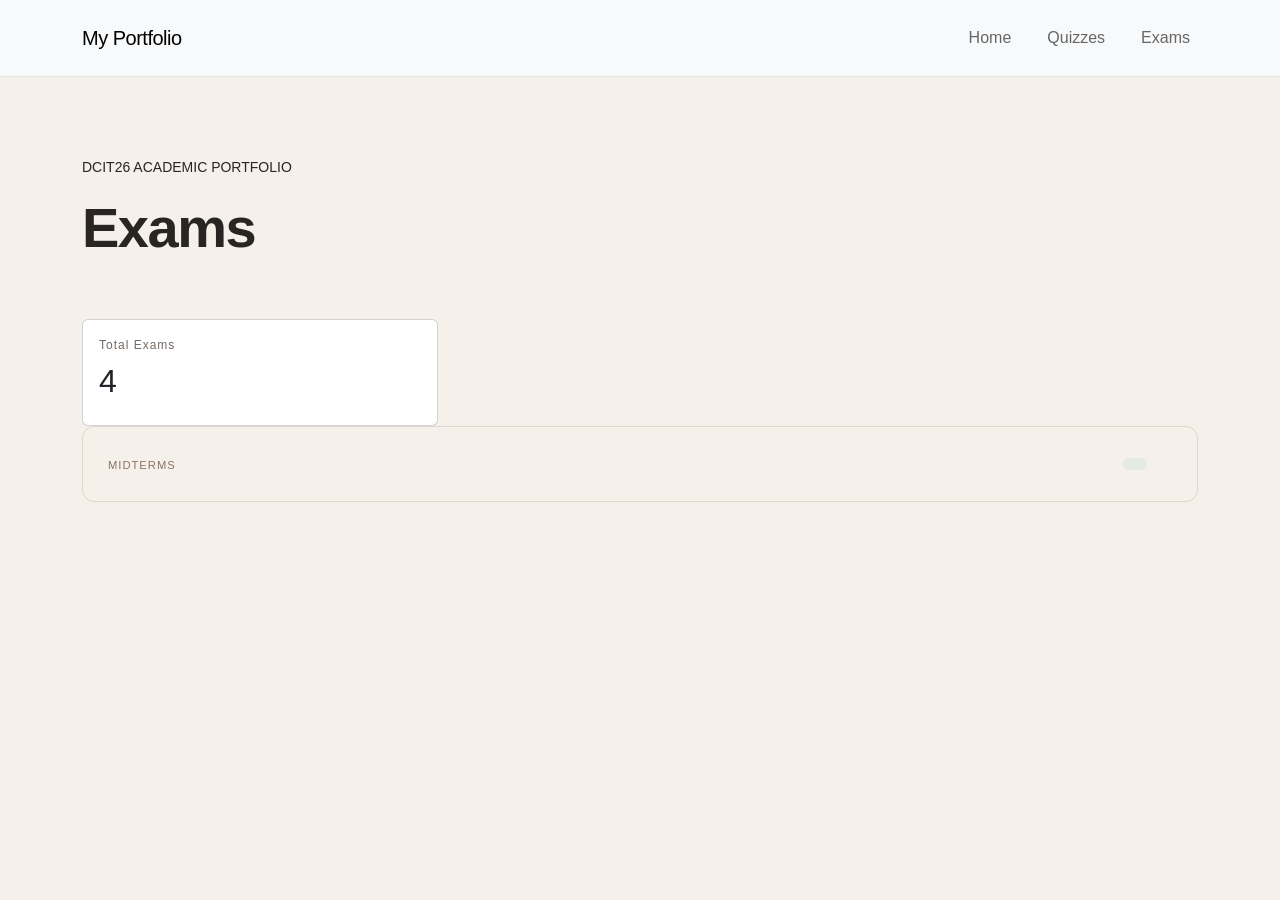
==== exam.html @ d10819c6 "third commit with quiz and exam files" ====
<!DOCTYPE html>
<html lang = "en">

<head>
    <meta charset = "UTF-8">
    <meta name="viewport" content="width=device-width, initial-scale=1.0">

    <title>DCIT26 Quizzes</title>

    <link rel="stylesheet" href="https://cdn.jsdelivr.net/npm/bootstrap@5.3.3/dist/css/bootstrap.min.css">
    <link rel="stylesheet" href="style.css">
</head>

<body>

    <nav class="navbar navbar-expand-lg bg-body-tertiary">
        <div class="container">

            <a class="navbar-brand" href="#">My Portfolio</a>

            <button class="navbar-toggler" 
            type="button" 
            data-bs-toggle="collapse" 
            data-bs-target="#navbarNav">

            <span class="navbar-toggler-icon"></span>
            </button>

        <div class="collapse navbar-collapse" id="navbarNav">

            <ul class="navbar-nav ms-auto">

                <li class="nav-item">
                    <a class="nav-link" href="index.html">Home</a>
                </li>

                <li class="nav-item">
                    <a class="nav-link" href="quiz.html">Quizzes</a>
                </li>

                <li class="nav-item">
                    <a class="nav-link" href="exam.html">Exams</a>
                </li>
            </ul>
        </div>
        </div>
    </nav>

    <section class="page-header">
        
        <div class="container">

            <p class="text-uppercase small">
                DCIT26 Academic Portfolio
            </p>

            <h1>Exams</h1>

        </div>
    </section>

    <section class="statistics">

        <div class="container">

            <div class="row g-4">

                <div class="col-md-4">

                    <div class="card stat-card">

                        <div class="card-body">

                            <p class="stat-label">Total Exams</p>
                            <h2>4</h2>

                        </div>

                    </div>
                    
                </div>

            </div>

            <div class="quiz-card">

                <div>
                    <span class="quiz-number">
                        MIDTERMS
                    </span>

                    <p></p>
                </div>

                <div class="quiz-result">

                    <span class="status completed">
                        
                    </span>

                    <strong></strong>

                </div>

            </div>

        </div>
    </section>

    <script src="https://cdn.jsdelivr.net/npm/bootstrap@5.3.3/dist/js/bootstrap.bundle.min.js"></script>

</body>
---- style.css ----
:root {
    --espresso: #3A2A22;
    --dark-brown: #5A4033;
    --brown: #8B7568;
    --beige: #D8C7B8;

    --cream: #F5F0EA;
    --white: #FCFAF7;

    --text: #292522;
    --muted: #756B65;

    --border: #DED6CF;
}


* {
    box-sizing: border-box;
}

body {
    margin: 0;
    font-family: "Inter", "Segoe UI", Arial, sans-serif;
    background-color: var(--cream);
    color: var(--text);
}


/*NAVIGATION BAR*/
.navbar {
    background-color: var (--brown) !important;
    border-bottom: 1px solid #e5e5e5;
    padding: 18px 0;
}

.navbar-brand {
    color: var (--white);
    letter-spacing: -0.5px;
}

.nav-link {
    color: #666666;
    margin-left: 20px;
    transition: color 0.2s ease;
}

.nav-link:hover {
    color: #202020;
}

.nav-link.active {
    color: #202020;
    font-weight: 600;
}


/*WELCOME PAGE/HOME*/
.welcome {
    padding: 110px 0;
    background-color: #f7f7f5;
}

.welcome h1 {
    font-size: clamp(2.8rem, 6vw, 4.5rem);
    letter-spacing: -2px;
    line-height: 1.05;
    color: #1f1f1f;
}

.welcome p.lead {
    max-width: 650px;
    margin-top: 20px;
    margin-bottom: 30px;
    color: #6b6b6b;
    line-height: 1.7;
}



.profile-image {
    width: 230px;
    height: 230px;
    object-fit: cover;
    border-radius: 50%;
    border: 6px solid #ffffff;
    box-shadow: 0 8px 30px rgba(0, 0, 0, 0.08);
}


.btn-primary {
    background-color: #252525;
    border-color: #252525;
    padding: 12px 24px;
    border-radius: 8px;
    transition: all 0.2s ease;
}

.btn-primary:hover {
    background-color: #000000;
    border-color: #000000;
    transform: translateY(-2px);
}

/* =========================================
   PAGE HEADER
========================================= */

.page-header {
    padding: 80px 0 50px;
    background-color: var(--cream);
}

.page-header h1 {
    font-size: 3.5rem;
    font-weight: 700;
    letter-spacing: -1.5px;
}

.page-header p.lead {
    color: var(--muted);
}


/* =========================================
   STAT LABEL
========================================= */

.stat-label {
    font-size: 0.75rem;
    letter-spacing: 1px;
    color: var(--muted);
    margin-bottom: 8px;
}


/* =========================================
   QUIZ SECTION
========================================= */

.quiz-section {
    padding: 70px 0;
    background-color: var(--white);
}

.quiz-section h2 {
    font-size: 1.5rem;
}



/* =========================================
   QUIZ CARD
========================================= */

.quiz-card {
    display: flex;
    justify-content: space-between;
    align-items: center;

    padding: 25px;
    margin-bottom: 15px;

    background-color: var(--cream);
    border: 1px solid var(--border);
    border-radius: 12px;

    transition: transform 0.2s ease,
                box-shadow 0.2s ease;
}

.quiz-card:hover {
    transform: translateY(-2px);
    box-shadow: 0 8px 25px rgba(0, 0, 0, 0.05);
}

.quiz-number {
    font-size: 0.7rem;
    letter-spacing: 1px;
    color: var(--brown);
}

.quiz-card h3 {
    margin: 5px 0;
    font-size: 1.15rem;
    color: var(--text);
}

.quiz-card p {
    margin: 0;
    color: var(--muted);
    font-size: 0.9rem;
}


/* =========================================
   QUIZ RESULT
========================================= */

.quiz-result {
    display: flex;
    align-items: center;
    gap: 25px;
}

.quiz-result strong {
    font-size: 1.1rem;
}


/* =========================================
   STATUS
========================================= */

.status {
    padding: 6px 12px;
    border-radius: 20px;
    font-size: 0.8rem;
    font-weight: 500;
}

.status.completed {
    color: #526653;
    background-color: #E4EBE2;
}
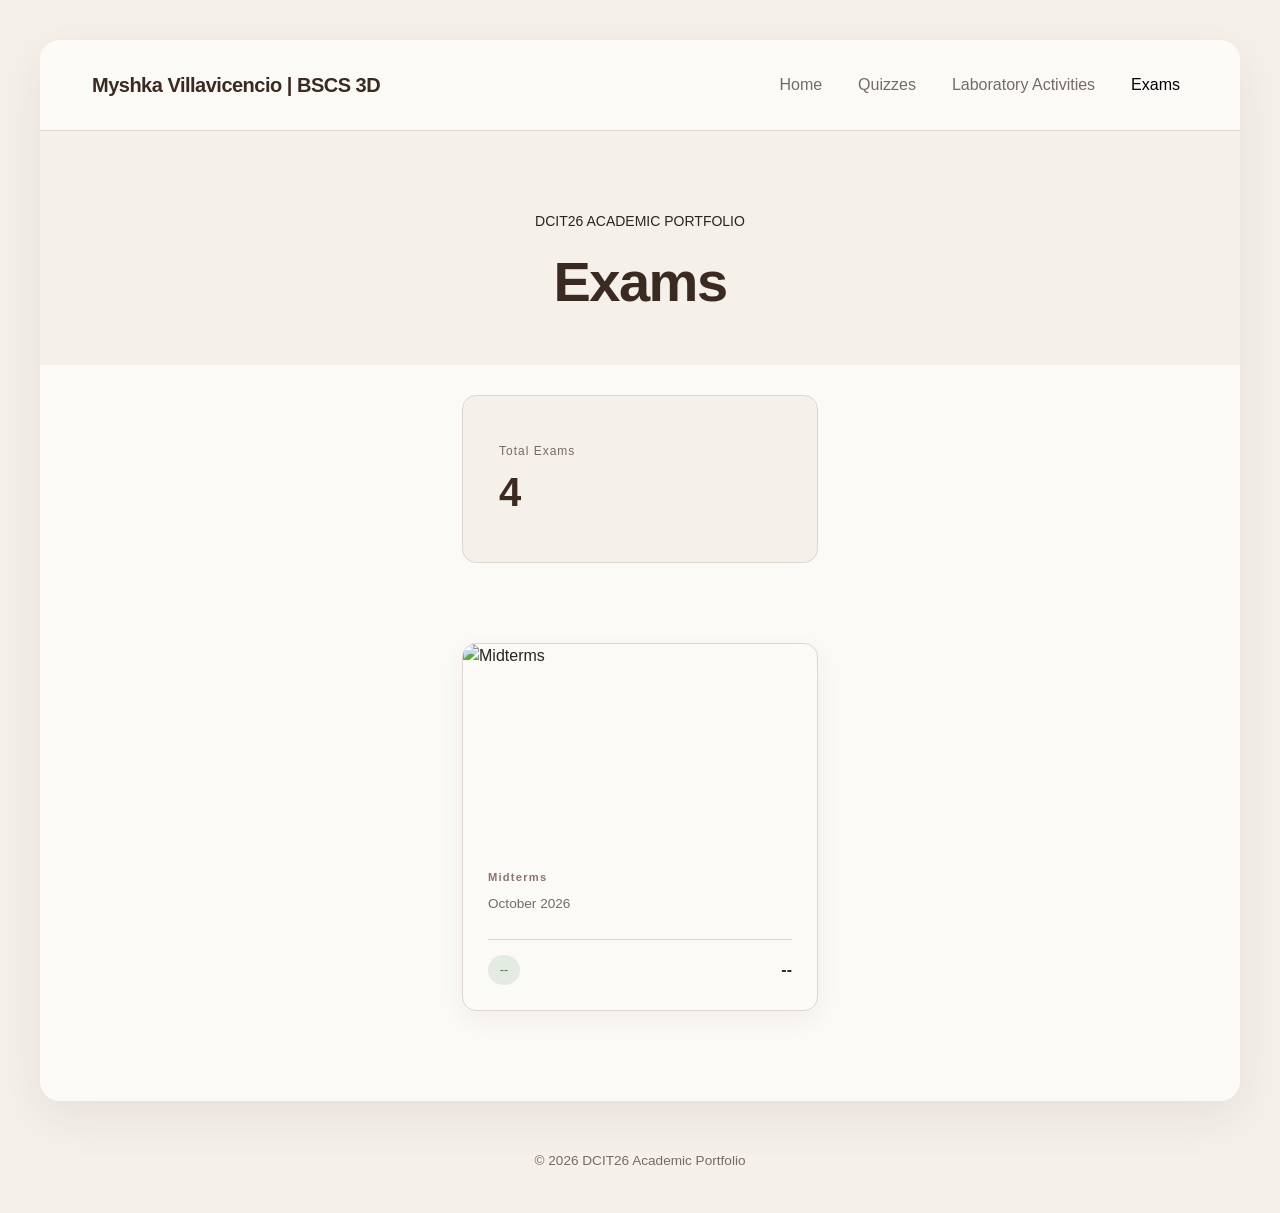
==== commit 17b616cd: "new layout design with additional laboratory" ====
--- a/exam.html
+++ b/exam.html
@@ -13,42 +13,66 @@
 
 <body>
 
-    <nav class="navbar navbar-expand-lg bg-body-tertiary">
-        <div class="container">
+    <div class="site-wrapper">
 
-            <a class="navbar-brand" href="#">My Portfolio</a>
+        <div class="site-card">
 
-            <button class="navbar-toggler" 
-            type="button" 
-            data-bs-toggle="collapse" 
-            data-bs-target="#navbarNav">
+            <nav class="navbar navbar-expand-lg">
+                <div class="container-fluid">
 
-            <span class="navbar-toggler-icon"></span>
-            </button>
+                    <a class="navbar-brand" href="index.html">
+                        Myshka Villavicencio | BSCS 3D
+                    </a>
 
-        <div class="collapse navbar-collapse" id="navbarNav">
+                    <button 
+                        class="navbar-toggler"
+                        type="button"
+                        data-bs-toggle="collapse"
+                        data-bs-target="#navbarNav">
 
-            <ul class="navbar-nav ms-auto">
+                        <span class="navbar-toggler-icon"></span>
 
-                <li class="nav-item">
-                    <a class="nav-link" href="index.html">Home</a>
-                </li>
+                    </button>
 
-                <li class="nav-item">
-                    <a class="nav-link" href="quiz.html">Quizzes</a>
-                </li>
+                    <div class="collapse navbar-collapse" id="navbarNav">
 
-                <li class="nav-item">
-                    <a class="nav-link" href="exam.html">Exams</a>
-                </li>
-            </ul>
-        </div>
-        </div>
-    </nav>
+                        <ul class="navbar-nav ms-auto">
 
+                            <li class="nav-item">
+                                <a class="nav-link" href="index.html">
+                                    Home
+                                </a>
+                            </li>
+
+                            <li class="nav-item">
+                                <a class="nav-link" href="quiz.html">
+                                    Quizzes
+                                </a>
+                            </li>
+
+                            <li class="nav-item">
+                                <a class="nav-link" href="laboratory.html">
+                                    Laboratory Activities
+                                </a>
+                            </li>
+
+                            <li class="nav-item">
+                                <a class="nav-link active" href="exam.html">
+                                    Exams
+                                </a>
+                            </li>
+
+                        </ul>
+
+                    </div>
+
+                </div>
+            </nav>
+
+    <main>
     <section class="page-header">
         
-        <div class="container">
+        <div class="container text-center">
 
             <p class="text-uppercase small">
                 DCIT26 Academic Portfolio
@@ -58,14 +82,15 @@
 
         </div>
     </section>
+    
 
     <section class="statistics">
 
         <div class="container">
 
-            <div class="row g-4">
+            <div class="row justify-content-center g-4">
 
-                <div class="col-md-4">
+                <div class="col-sm-6 col-md-4">
 
                     <div class="card stat-card">
 
@@ -77,36 +102,62 @@
                         </div>
 
                     </div>
-                    
-                </div>
-
-            </div>
-
-            <div class="quiz-card">
-
-                <div>
-                    <span class="quiz-number">
-                        MIDTERMS
-                    </span>
-
-                    <p></p>
-                </div>
-
-                <div class="quiz-result">
-
-                    <span class="status completed">
-                        
-                    </span>
-
-                    <strong></strong>
 
                 </div>
 
             </div>
+        </div>
 
-        </div>
-    </section>
+        </section>
+
+        <section class="exam-section">
+
+            <div class="container">
+
+                <div class="row justify-content-center g-4">
+
+                    <div class="col-sm-8 col-md-6 col-lg-4">
+
+                        <div class="assessment-card">
+
+                            <img src="" alt="Midterms" class="assessment-image">
+
+                            <div class="assessment-card-body">
+
+                                <span class="assessment-number">Midterms</span>
+
+                                <p class="assessment-date">October 2026</p>
+
+                                <div class="assessment-result">
+
+                                    <span class="status completed">--</span>
+
+                                    <strong>--</strong>
+
+                                </div>
+
+                            </div>
+
+                        </div>
+
+                    </div>
+
+                </div>
+
+            </div>
+        </section>
+
+    </main>
+    </div>
+
+    <footer>
+        <p>© 2026 DCIT26 Academic Portfolio</p>
+    </footer>
+
+    </div>
 
     <script src="https://cdn.jsdelivr.net/npm/bootstrap@5.3.3/dist/js/bootstrap.bundle.min.js"></script>
 
-</body>+</body>
+
+</html>
--- a/style.css
+++ b/style.css
@@ -9,10 +9,11 @@
 
     --text: #292522;
     --muted: #756B65;
-
     --border: #DED6CF;
 }
 
+
+/* Base */
 
 * {
     box-sizing: border-box;
@@ -20,201 +21,308 @@
 
 body {
     margin: 0;
+
     font-family: "Inter", "Segoe UI", Arial, sans-serif;
+
     background-color: var(--cream);
     color: var(--text);
 }
 
 
-/*NAVIGATION BAR*/
+/* Layout */
+
+.site-wrapper {
+    min-height: 100vh;
+
+    display: flex;
+    flex-direction: column;
+
+    padding: 40px 20px 0;
+}
+
+.site-card,
+.contact-card {
+    width: 100%;
+    max-width: 1200px;
+
+    margin: 0 auto;
+
+    background-color: var(--white);
+
+    border-radius: 20px;
+
+    box-shadow:
+        0 15px 50px rgba(58, 41, 33, 0.08);
+}
+
+.site-card {
+    overflow: hidden;
+}
+
+
+/* Navigation */
+
 .navbar {
-    background-color: var (--brown) !important;
-    border-bottom: 1px solid #e5e5e5;
-    padding: 18px 0;
+    padding: 25px 40px;
+
+    background-color: var(--white) !important;
+
+    border-bottom: 1px solid var(--border);
 }
 
 .navbar-brand {
-    color: var (--white);
+    color: var(--espresso);
+
+    font-weight: 700;
     letter-spacing: -0.5px;
 }
 
 .nav-link {
-    color: #666666;
     margin-left: 20px;
+
+    color: var(--muted);
+
     transition: color 0.2s ease;
 }
 
-.nav-link:hover {
-    color: #202020;
-}
-
+.nav-link:hover,
 .nav-link.active {
-    color: #202020;
+    color: var(--espresso);
+}
+
+
+/* Home */
+
+.welcome {
+    padding: 100px 60px;
+
+    background-color: #f7f7f5;
+}
+
+.welcome h1 {
+    margin-bottom: 25px;
+
+    color: var(--espresso);
+
+    font-size: clamp(2.5rem, 5vw, 4.2rem);
+    font-weight: 700;
+
+    line-height: 1.05;
+    letter-spacing: -2px;
+}
+
+.welcome .lead {
+    max-width: 650px;
+
+    color: var(--muted);
+
+    line-height: 1.8;
+}
+
+.intro-text,
+.quiz-label,
+.contact-label {
+    color: var(--brown);
+
+    font-size: 0.75rem;
     font-weight: 600;
-}
-
-
-/*WELCOME PAGE/HOME*/
-.welcome {
-    padding: 110px 0;
-    background-color: #f7f7f5;
-}
-
-.welcome h1 {
-    font-size: clamp(2.8rem, 6vw, 4.5rem);
-    letter-spacing: -2px;
-    line-height: 1.05;
-    color: #1f1f1f;
-}
-
-.welcome p.lead {
-    max-width: 650px;
-    margin-top: 20px;
-    margin-bottom: 30px;
-    color: #6b6b6b;
-    line-height: 1.7;
-}
-
-
+
+    text-transform: uppercase;
+    letter-spacing: 1.5px;
+}
 
 .profile-image {
-    width: 230px;
-    height: 230px;
+    width: 240px;
+    height: 240px;
+
     object-fit: cover;
+
+    border: 8px solid var(--cream);
     border-radius: 50%;
-    border: 6px solid #ffffff;
-    box-shadow: 0 8px 30px rgba(0, 0, 0, 0.08);
-}
-
+
+    box-shadow:
+        0 10px 30px rgba(58, 41, 33, 0.12);
+}
+
+
+/* Buttons */
 
 .btn-primary {
+    padding: 12px 24px;
+
     background-color: #252525;
     border-color: #252525;
-    padding: 12px 24px;
+
     border-radius: 8px;
+
     transition: all 0.2s ease;
 }
 
 .btn-primary:hover {
-    background-color: #000000;
-    border-color: #000000;
+    background-color: #000;
+    border-color: #000;
+
     transform: translateY(-2px);
 }
 
-/* =========================================
-   PAGE HEADER
-========================================= */
+
+/* Page Header */
 
 .page-header {
     padding: 80px 0 50px;
+
     background-color: var(--cream);
 }
 
 .page-header h1 {
+    margin: 0;
+
+    color: var(--espresso);
+
     font-size: 3.5rem;
     font-weight: 700;
+
     letter-spacing: -1.5px;
 }
 
-.page-header p.lead {
-    color: var(--muted);
-}
-
-
-/* =========================================
-   STAT LABEL
-========================================= */
+
+/* Statistics */
+
+.statistics {
+    padding: 30px 20px 60px;
+}
+
+.stat-card {
+    padding: 30px 20px;
+
+    background-color: var(--cream);
+
+    border: 1px solid var(--border);
+    border-radius: 14px;
+}
 
 .stat-label {
+    margin-bottom: 8px;
+
+    color: var(--muted);
+
     font-size: 0.75rem;
+
     letter-spacing: 1px;
-    color: var(--muted);
+}
+
+.stat-card h2 {
+    margin: 0;
+
+    color: var(--espresso);
+
+    font-size: 2.5rem;
+    font-weight: 700;
+}
+
+
+/* Assessment Sections */
+
+.quiz-section,
+.exam-section,
+.laboratory-section {
+    padding: 20px 20px 90px;
+}
+
+
+/* Assessment Cards */
+
+.assessment-card {
+    height: 100%;
+
+    overflow: hidden;
+
+    background-color: var(--white);
+
+    border: 1px solid var(--border);
+    border-radius: 14px;
+
+    box-shadow:
+        0 8px 25px rgba(58, 41, 33, 0.06);
+
+    transition: transform 0.2s ease,
+                box-shadow 0.2s ease;
+}
+
+.assessment-card:hover {
+    transform: translateY(-5px);
+
+    box-shadow:
+        0 15px 35px rgba(58, 41, 33, 0.10);
+}
+
+.assessment-image {
+    width: 100%;
+    height: 200px;
+
+    display: block;
+
+    object-fit: cover;
+}
+
+.assessment-card-body {
+    padding: 25px;
+}
+
+.assessment-number {
+    display: block;
+
     margin-bottom: 8px;
-}
-
-
-/* =========================================
-   QUIZ SECTION
-========================================= */
-
-.quiz-section {
-    padding: 70px 0;
-    background-color: var(--white);
-}
-
-.quiz-section h2 {
-    font-size: 1.5rem;
-}
-
-
-
-/* =========================================
-   QUIZ CARD
-========================================= */
-
-.quiz-card {
+
+    color: var(--brown);
+
+    font-size: 0.7rem;
+    font-weight: 600;
+
+    letter-spacing: 1.2px;
+}
+
+.assessment-card h3 {
+    margin-bottom: 8px;
+
+    color: var(--espresso);
+
+    font-size: 1.2rem;
+    font-weight: 600;
+}
+
+.assessment-date {
+    margin-bottom: 25px;
+
+    color: var(--muted);
+
+    font-size: 0.85rem;
+}
+
+.assessment-result {
     display: flex;
+
     justify-content: space-between;
     align-items: center;
 
-    padding: 25px;
-    margin-bottom: 15px;
-
-    background-color: var(--cream);
-    border: 1px solid var(--border);
-    border-radius: 12px;
-
-    transition: transform 0.2s ease,
-                box-shadow 0.2s ease;
-}
-
-.quiz-card:hover {
-    transform: translateY(-2px);
-    box-shadow: 0 8px 25px rgba(0, 0, 0, 0.05);
-}
-
-.quiz-number {
-    font-size: 0.7rem;
-    letter-spacing: 1px;
-    color: var(--brown);
-}
-
-.quiz-card h3 {
-    margin: 5px 0;
-    font-size: 1.15rem;
-    color: var(--text);
-}
-
-.quiz-card p {
-    margin: 0;
-    color: var(--muted);
-    font-size: 0.9rem;
-}
-
-
-/* =========================================
-   QUIZ RESULT
-========================================= */
-
-.quiz-result {
-    display: flex;
-    align-items: center;
-    gap: 25px;
-}
-
-.quiz-result strong {
-    font-size: 1.1rem;
-}
-
-
-/* =========================================
-   STATUS
-========================================= */
+    padding-top: 15px;
+
+    border-top: 1px solid var(--border);
+}
+
+.assessment-result strong {
+    color: var(--espresso);
+}
+
+
+/* Status */
 
 .status {
     padding: 6px 12px;
+
     border-radius: 20px;
-    font-size: 0.8rem;
+
+    font-size: 0.75rem;
     font-weight: 500;
 }
 
@@ -223,5 +331,119 @@
     background-color: #E4EBE2;
 }
 
-
-
+.status.missed {
+    color: #8A5145;
+    background-color: #F1E2DE;
+}
+
+
+/* Contact */
+
+.contact-card {
+    margin-top: 25px;
+
+    padding: 55px 60px;
+}
+
+.contact-header {
+    margin-bottom: 35px;
+}
+
+.contact-header h2 {
+    margin-bottom: 10px;
+
+    color: var(--espresso);
+
+    font-size: 2rem;
+    font-weight: 700;
+}
+
+.contact-header > p:last-child {
+    max-width: 600px;
+
+    margin: 0;
+
+    color: var(--muted);
+
+    line-height: 1.7;
+}
+
+.contact-item {
+    display: flex;
+    align-items: center;
+
+    gap: 15px;
+
+    padding: 20px;
+
+    background-color: var(--cream);
+
+    border: 1px solid var(--border);
+    border-radius: 12px;
+
+    transition: transform 0.2s ease,
+                box-shadow 0.2s ease;
+}
+
+.contact-item:hover {
+    transform: translateY(-3px);
+
+    box-shadow:
+        0 8px 25px rgba(58, 41, 33, 0.08);
+}
+
+.contact-icon {
+    width: 42px;
+    height: 42px;
+
+    display: flex;
+    align-items: center;
+    justify-content: center;
+
+    flex-shrink: 0;
+
+    background-color: var(--espresso);
+    color: var(--white);
+
+    border-radius: 10px;
+
+    font-size: 1.1rem;
+}
+
+.contact-title {
+    margin-bottom: 3px;
+
+    color: var(--espresso);
+
+    font-size: 0.8rem;
+    font-weight: 600;
+
+    text-transform: uppercase;
+    letter-spacing: 0.8px;
+}
+
+.contact-detail {
+    margin: 0;
+
+    color: var(--muted);
+
+    font-size: 0.9rem;
+}
+
+
+/* Footer */
+
+footer {
+    width: 100%;
+    max-width: 1200px;
+
+    margin: 25px auto 0;
+
+    padding: 25px 20px;
+
+    text-align: center;
+
+    color: var(--muted);
+
+    font-size: 0.85rem;
+}
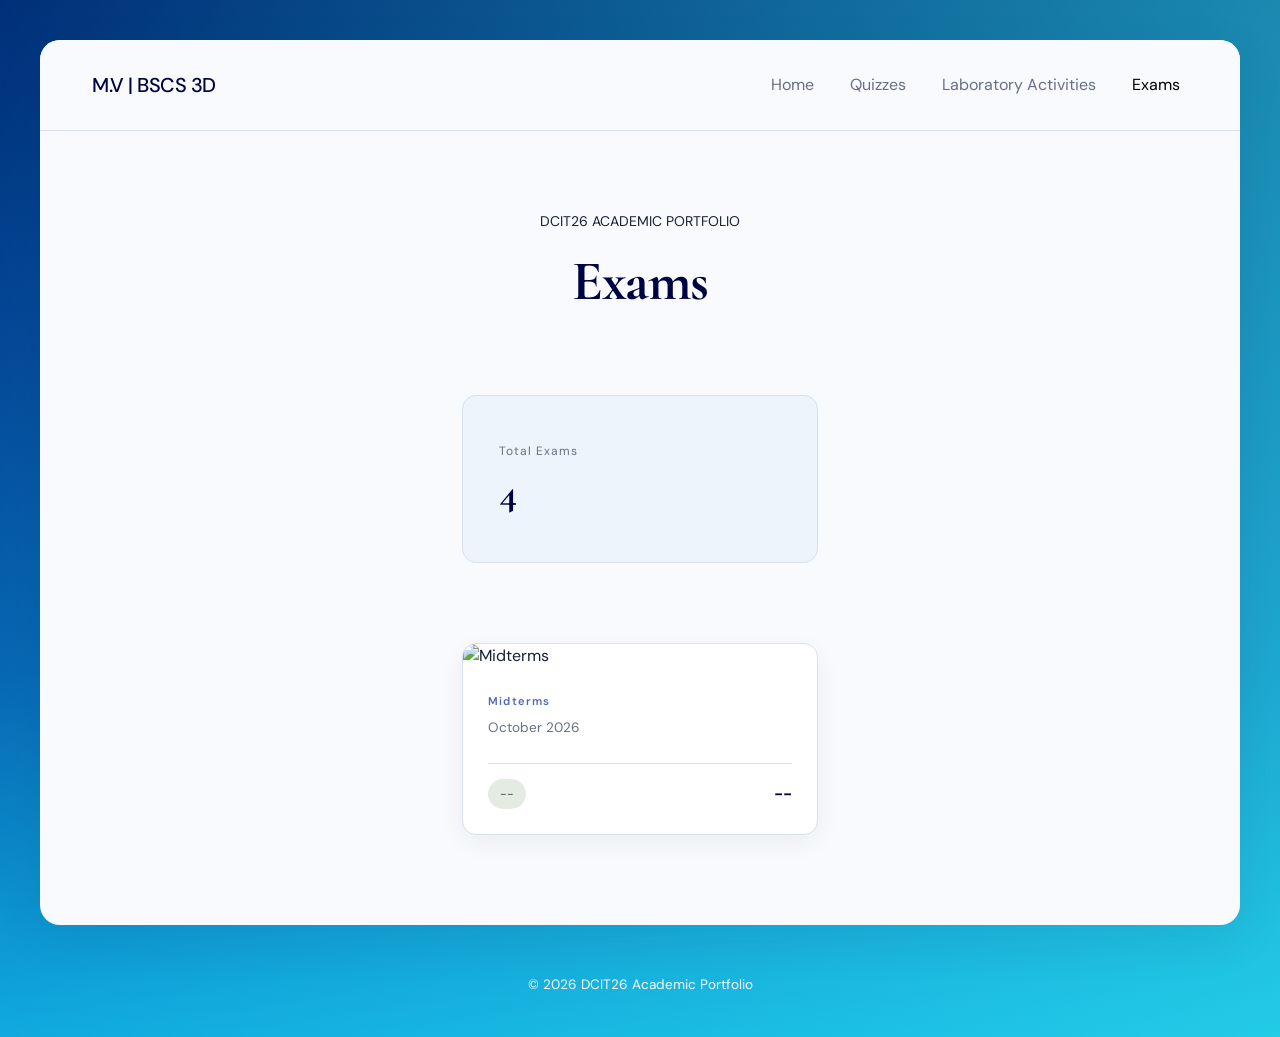
==== commit 16a169cc: "Add files via upload" ====
--- a/exam.html
+++ b/exam.html
@@ -21,7 +21,7 @@
                 <div class="container-fluid">
 
                     <a class="navbar-brand" href="index.html">
-                        Myshka Villavicencio | BSCS 3D
+                        M.V | BSCS 3D
                     </a>
 
                     <button 
--- a/style.css
+++ b/style.css
@@ -1,15 +1,19 @@
+@import url('https://fonts.googleapis.com/css2?family=Cormorant+Garamond:wght@500;600;700&family=DM+Sans:wght@400;500;600;700&display=swap');
+
 :root {
-    --espresso: #3A2A22;
-    --dark-brown: #5A4033;
-    --brown: #8B7568;
-    --beige: #D8C7B8;
-
-    --cream: #F5F0EA;
-    --white: #FCFAF7;
-
-    --text: #292522;
-    --muted: #756B65;
-    --border: #DED6CF;
+    --navy: #000342;
+    --blue: #06266F;
+    --indigo: #373A8C;
+    --sky: #18BFE0;
+
+    --white: #FFFFFF;
+    --surface: #F8FAFD;
+
+    --text: #172033;
+    --muted: #667085;
+    --border: #D9E1EC;
+
+    --accent: #5267B8;
 }
 
 
@@ -22,9 +26,22 @@
 body {
     margin: 0;
 
-    font-family: "Inter", "Segoe UI", Arial, sans-serif;
-
-    background-color: var(--cream);
+    font-family: "DM Sans", sans-serif;
+
+    background:
+        linear-gradient(
+            to right,
+            rgba(0, 130, 220, 0.35),
+            rgba(40, 210, 235, 0.65)
+        ),
+        linear-gradient(
+            to bottom,
+            var(--navy) 0%,
+            var(--blue) 30%,
+            #0B5AA0 65%,
+            var(--sky) 100%
+        );
+    
     color: var(--text);
 }
 
@@ -47,12 +64,12 @@
 
     margin: 0 auto;
 
-    background-color: var(--white);
+    background-color: var(--surface);
 
     border-radius: 20px;
 
     box-shadow:
-        0 15px 50px rgba(58, 41, 33, 0.08);
+    0 15px 50px rgba(11, 31, 58, 0.08);
 }
 
 .site-card {
@@ -65,15 +82,15 @@
 .navbar {
     padding: 25px 40px;
 
-    background-color: var(--white) !important;
+    background-color: var(--surface) !important;
 
     border-bottom: 1px solid var(--border);
 }
 
 .navbar-brand {
-    color: var(--espresso);
-
-    font-weight: 700;
+    color: var(--navy);
+
+    font-weight: 500;
     letter-spacing: -0.5px;
 }
 
@@ -87,7 +104,7 @@
 
 .nav-link:hover,
 .nav-link.active {
-    color: var(--espresso);
+    color: var(--navy);
 }
 
 
@@ -96,13 +113,15 @@
 .welcome {
     padding: 100px 60px;
 
-    background-color: #f7f7f5;
+    background-color: var(--surface);
 }
 
 .welcome h1 {
     margin-bottom: 25px;
 
-    color: var(--espresso);
+    color: var(--navy);
+
+    font-family: "Cormorant Garamond", serif;
 
     font-size: clamp(2.5rem, 5vw, 4.2rem);
     font-weight: 700;
@@ -122,7 +141,7 @@
 .intro-text,
 .quiz-label,
 .contact-label {
-    color: var(--brown);
+    color: var(--accent);
 
     font-size: 0.75rem;
     font-weight: 600;
@@ -132,18 +151,16 @@
 }
 
 .profile-image {
-    width: 240px;
-    height: 240px;
-
-    object-fit: cover;
-
-    border: 8px solid var(--cream);
-    border-radius: 50%;
+    width: 280px;
+    max-width: 100%;
+    height: auto;
+
+    border-radius: 12px;
+    border: 8px solid var(--surface);
 
     box-shadow:
-        0 10px 30px rgba(58, 41, 33, 0.12);
-}
-
+    0 15px 35px rgba(11, 31, 58, 0.10);
+}
 
 /* Buttons */
 
@@ -171,14 +188,15 @@
 .page-header {
     padding: 80px 0 50px;
 
-    background-color: var(--cream);
+    background-color: var(--surface);
 }
 
 .page-header h1 {
     margin: 0;
 
-    color: var(--espresso);
-
+    color: var(--navy);
+
+    font-family: "Cormorant Garamond", serif;
     font-size: 3.5rem;
     font-weight: 700;
 
@@ -195,7 +213,7 @@
 .stat-card {
     padding: 30px 20px;
 
-    background-color: var(--cream);
+    background-color: #EEF4FB;
 
     border: 1px solid var(--border);
     border-radius: 14px;
@@ -214,7 +232,9 @@
 .stat-card h2 {
     margin: 0;
 
-    color: var(--espresso);
+    color: var(--navy);
+
+    font-family: "Cormorant Garamond", serif;
 
     font-size: 2.5rem;
     font-weight: 700;
@@ -243,7 +263,7 @@
     border-radius: 14px;
 
     box-shadow:
-        0 8px 25px rgba(58, 41, 33, 0.06);
+    0 8px 25px rgba(11, 31, 58, 0.06);
 
     transition: transform 0.2s ease,
                 box-shadow 0.2s ease;
@@ -253,16 +273,13 @@
     transform: translateY(-5px);
 
     box-shadow:
-        0 15px 35px rgba(58, 41, 33, 0.10);
+    0 15px 35px rgba(11, 31, 58, 0.10);
 }
 
 .assessment-image {
     width: 100%;
-    height: 200px;
-
+    height: auto;
     display: block;
-
-    object-fit: cover;
 }
 
 .assessment-card-body {
@@ -274,7 +291,7 @@
 
     margin-bottom: 8px;
 
-    color: var(--brown);
+    color: var(--accent);
 
     font-size: 0.7rem;
     font-weight: 600;
@@ -285,7 +302,7 @@
 .assessment-card h3 {
     margin-bottom: 8px;
 
-    color: var(--espresso);
+    color: var(--navy);
 
     font-size: 1.2rem;
     font-weight: 600;
@@ -311,7 +328,7 @@
 }
 
 .assessment-result strong {
-    color: var(--espresso);
+    color: var(--navy);
 }
 
 
@@ -352,7 +369,9 @@
 .contact-header h2 {
     margin-bottom: 10px;
 
-    color: var(--espresso);
+    color: var(--navy);
+
+    font-family: "Cormorant Garamond", serif;
 
     font-size: 2rem;
     font-weight: 700;
@@ -376,7 +395,7 @@
 
     padding: 20px;
 
-    background-color: var(--cream);
+    background-color: var(--surface);
 
     border: 1px solid var(--border);
     border-radius: 12px;
@@ -389,7 +408,7 @@
     transform: translateY(-3px);
 
     box-shadow:
-        0 8px 25px rgba(58, 41, 33, 0.08);
+    0 15px 50px rgba(11, 31, 58, 0.08);
 }
 
 .contact-icon {
@@ -402,7 +421,7 @@
 
     flex-shrink: 0;
 
-    background-color: var(--espresso);
+    background-color: var(--navy);
     color: var(--white);
 
     border-radius: 10px;
@@ -413,7 +432,7 @@
 .contact-title {
     margin-bottom: 3px;
 
-    color: var(--espresso);
+    color: var(--navy);
 
     font-size: 0.8rem;
     font-weight: 600;
@@ -443,7 +462,7 @@
 
     text-align: center;
 
-    color: var(--muted);
+    color: var(--surface);
 
     font-size: 0.85rem;
 }
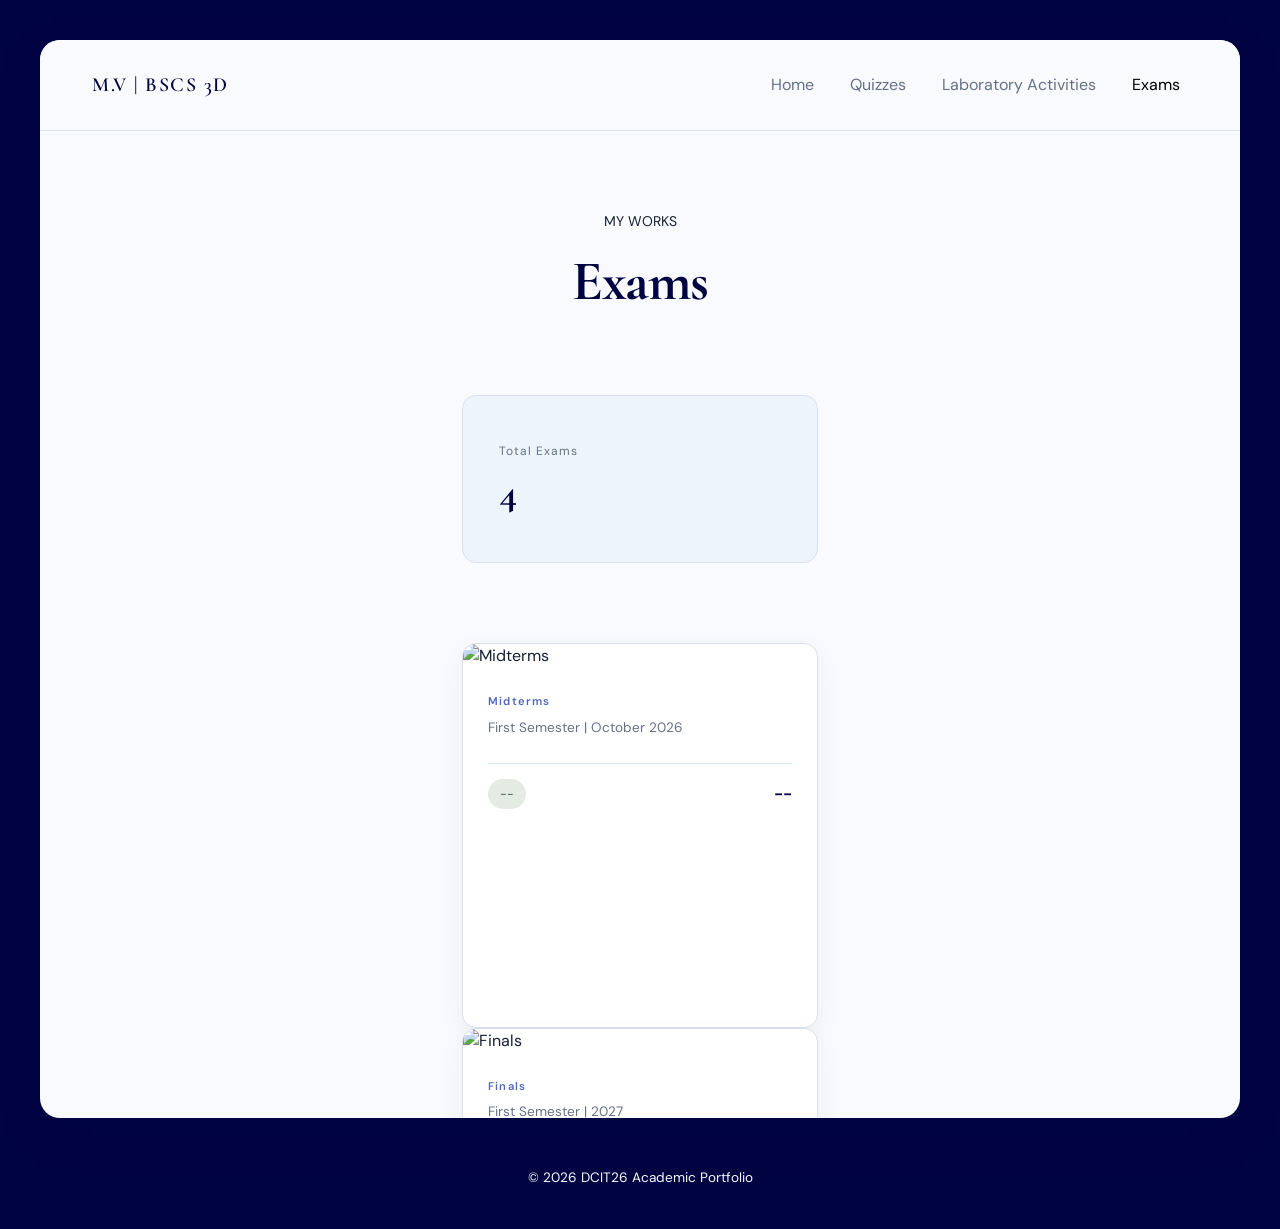
==== commit 62536fed: "Add files via upload" ====
--- a/exam.html
+++ b/exam.html
@@ -75,7 +75,7 @@
         <div class="container text-center">
 
             <p class="text-uppercase small">
-                DCIT26 Academic Portfolio
+                MY WORKS
             </p>
 
             <h1>Exams</h1>
@@ -126,7 +126,7 @@
 
                                 <span class="assessment-number">Midterms</span>
 
-                                <p class="assessment-date">October 2026</p>
+                                <p class="assessment-date">First Semester | October 2026</p>
 
                                 <div class="assessment-result">
 
@@ -139,6 +139,29 @@
                             </div>
 
                         </div>
+
+                        <div class="assessment-card">
+
+                            <img src="" alt="Finals" class="assessment-image">
+
+                            <div class="assessment-card-body">
+
+                                <span class="assessment-number">Finals</span>
+
+                                <p class="assessment-date">First Semester | 2027</p>
+
+                                <div class="assessment-result">
+
+                                    <span class="status completed">--</span>
+
+                                    <strong>--</strong>
+
+                                </div>
+
+                            </div>
+
+                        </div>
+
 
                     </div>
 
--- a/style.css
+++ b/style.css
@@ -28,19 +28,7 @@
 
     font-family: "DM Sans", sans-serif;
 
-    background:
-        linear-gradient(
-            to right,
-            rgba(0, 130, 220, 0.35),
-            rgba(40, 210, 235, 0.65)
-        ),
-        linear-gradient(
-            to bottom,
-            var(--navy) 0%,
-            var(--blue) 30%,
-            #0B5AA0 65%,
-            var(--sky) 100%
-        );
+    background: var(--navy);
     
     color: var(--text);
 }
@@ -90,8 +78,10 @@
 .navbar-brand {
     color: var(--navy);
 
-    font-weight: 500;
-    letter-spacing: -0.5px;
+    font-family: "Cormorant Garamond", serif;
+
+    font-weight: 600;
+    letter-spacing: 1.5px;
 }
 
 .nav-link {
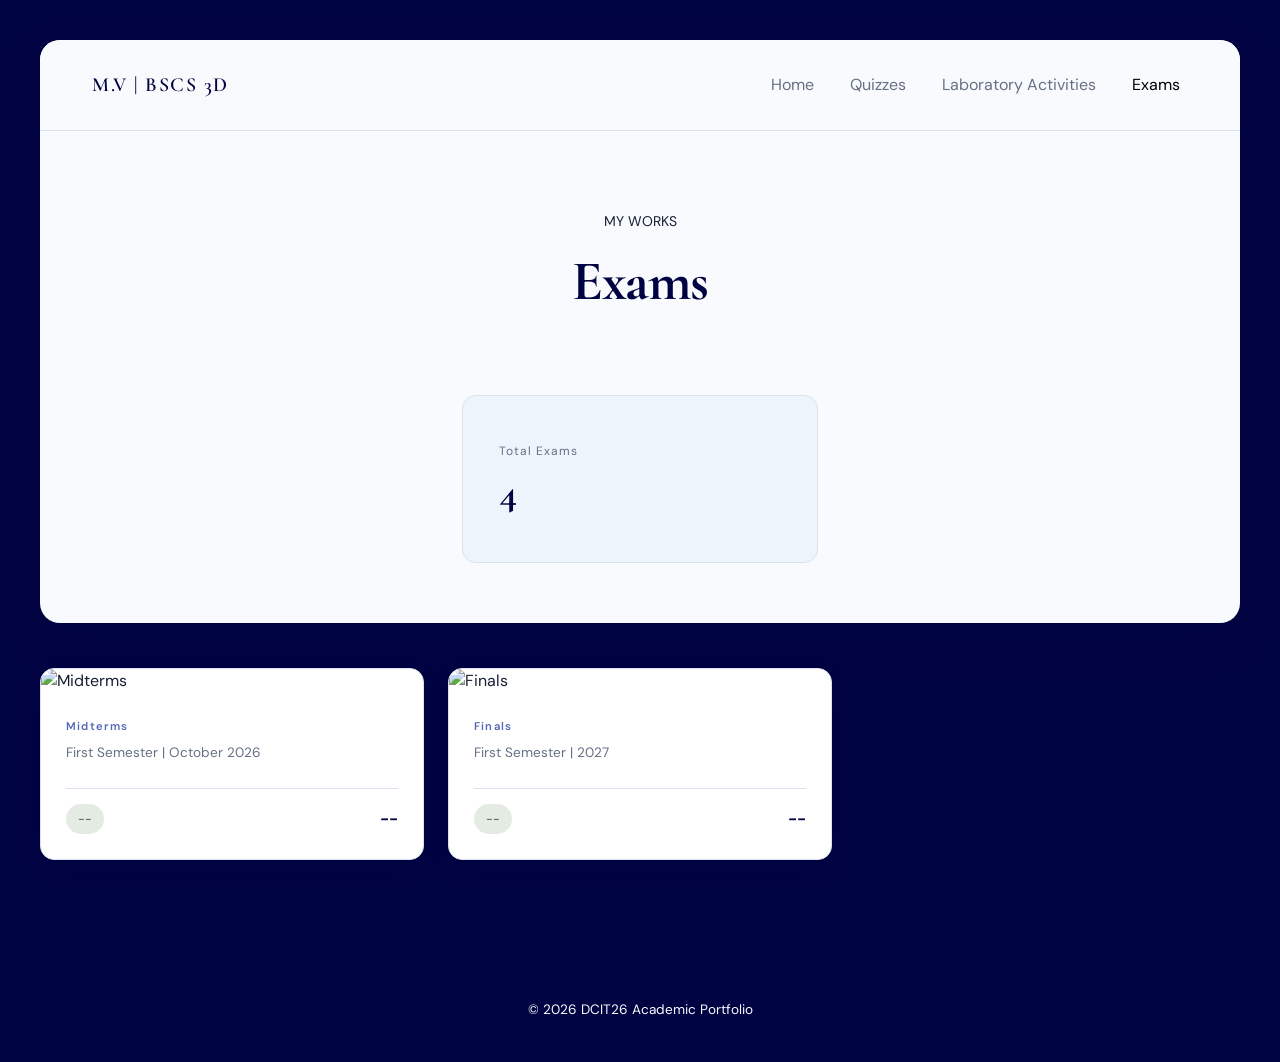
==== commit 4e0b3ae7: "new layout" ====
--- a/exam.html
+++ b/exam.html
@@ -110,68 +110,83 @@
 
         </section>
 
-        <section class="exam-section">
-
-            <div class="container">
-
-                <div class="row justify-content-center g-4">
-
-                    <div class="col-sm-8 col-md-6 col-lg-4">
-
-                        <div class="assessment-card">
-
-                            <img src="" alt="Midterms" class="assessment-image">
-
-                            <div class="assessment-card-body">
-
-                                <span class="assessment-number">Midterms</span>
-
-                                <p class="assessment-date">First Semester | October 2026</p>
-
-                                <div class="assessment-result">
-
-                                    <span class="status completed">--</span>
-
-                                    <strong>--</strong>
-
-                                </div>
-
-                            </div>
-
-                        </div>
-
-                        <div class="assessment-card">
-
-                            <img src="" alt="Finals" class="assessment-image">
-
-                            <div class="assessment-card-body">
-
-                                <span class="assessment-number">Finals</span>
-
-                                <p class="assessment-date">First Semester | 2027</p>
-
-                                <div class="assessment-result">
-
-                                    <span class="status completed">--</span>
-
-                                    <strong>--</strong>
-
-                                </div>
-
-                            </div>
-
-                        </div>
-
-
-                    </div>
-
-                </div>
-
-            </div>
-        </section>
-
     </main>
     </div>
+
+        <section class="exam-section">
+
+        <div class="row g-4">
+
+            <!-- MIDTERMS -->
+            <div class="col-sm-8 col-md-6 col-lg-4">
+
+                <div class="assessment-card">
+
+                    <img src="" alt="Midterms" class="assessment-image">
+
+                    <div class="assessment-card-body">
+
+                        <span class="assessment-number">
+                            Midterms
+                        </span>
+
+                        <p class="assessment-date">
+                            First Semester | October 2026
+                        </p>
+
+                        <div class="assessment-result">
+
+                            <span class="status completed">
+                                --
+                            </span>
+
+                            <strong>--</strong>
+
+                        </div>
+
+                    </div>
+
+                </div>
+
+            </div>
+
+
+            <!-- FINALS -->
+            <div class="col-sm-8 col-md-6 col-lg-4">
+
+                <div class="assessment-card">
+
+                    <img src="" alt="Finals" class="assessment-image">
+
+                    <div class="assessment-card-body">
+
+                        <span class="assessment-number">
+                            Finals
+                        </span>
+
+                        <p class="assessment-date">
+                            First Semester | 2027
+                        </p>
+
+                        <div class="assessment-result">
+
+                            <span class="status completed">
+                                --
+                            </span>
+
+                            <strong>--</strong>
+
+                        </div>
+
+                    </div>
+
+                </div>
+
+            </div>
+
+        </div>
+
+</section>
 
     <footer>
         <p>© 2026 DCIT26 Academic Portfolio</p>
--- a/style.css
+++ b/style.css
@@ -236,7 +236,10 @@
 .quiz-section,
 .exam-section,
 .laboratory-section {
-    padding: 20px 20px 90px;
+    width: 100%;
+    max-width: 1200px;
+    margin: 25px auto 0;
+    padding: 20px 0 90px;
 }
 
 
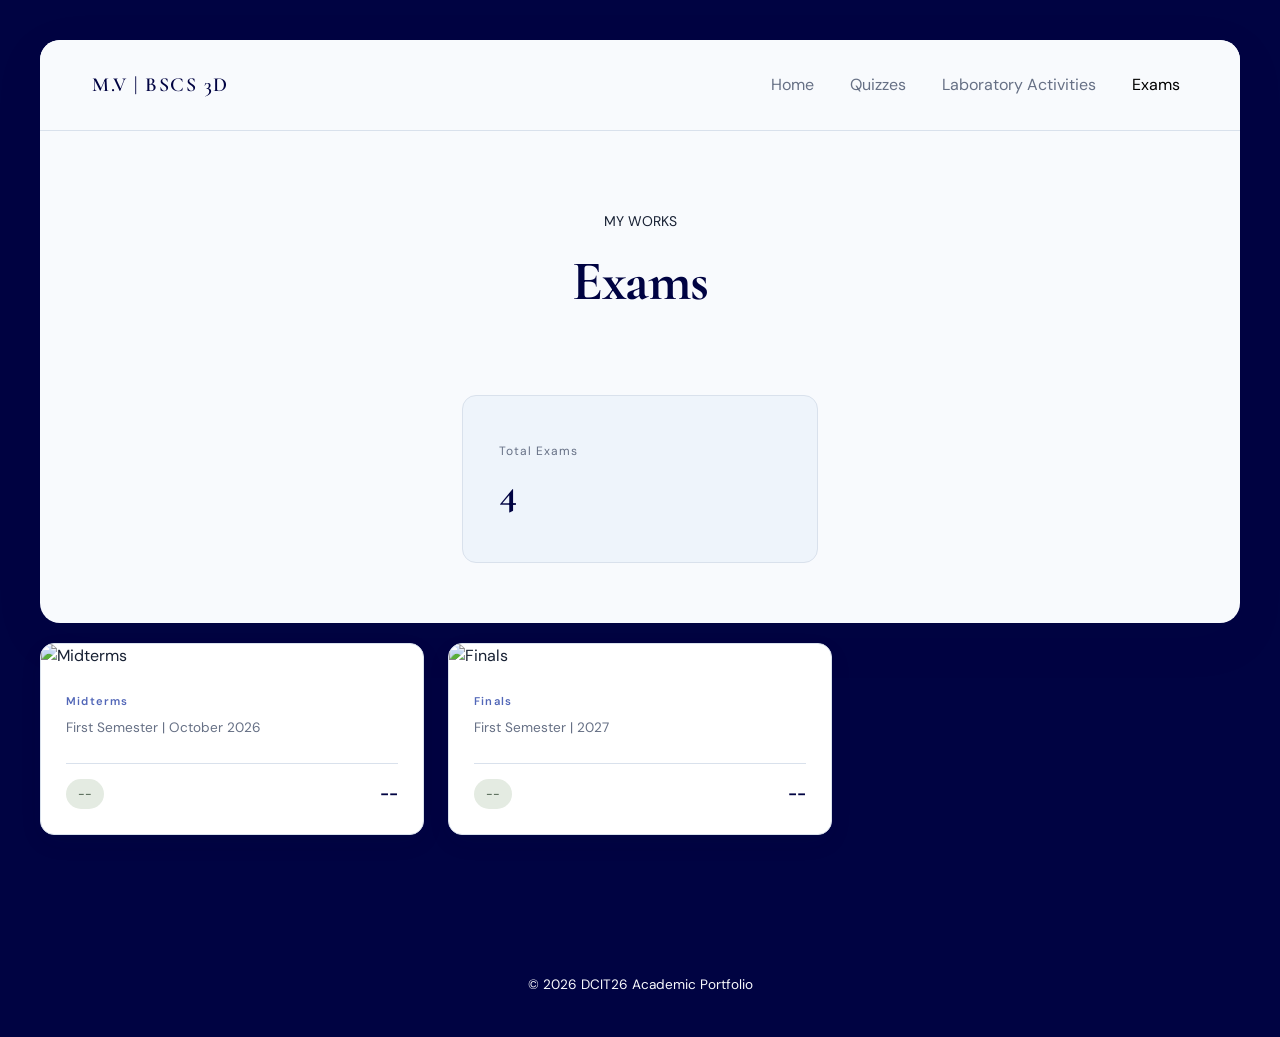
==== commit fa9aebd4: "final updated" ====
--- a/exam.html
+++ b/exam.html
@@ -5,7 +5,7 @@
     <meta charset = "UTF-8">
     <meta name="viewport" content="width=device-width, initial-scale=1.0">
 
-    <title>DCIT26 Quizzes</title>
+    <title>M.V | Exam</title>
 
     <link rel="stylesheet" href="https://cdn.jsdelivr.net/npm/bootstrap@5.3.3/dist/css/bootstrap.min.css">
     <link rel="stylesheet" href="style.css">
--- a/style.css
+++ b/style.css
@@ -236,10 +236,7 @@
 .quiz-section,
 .exam-section,
 .laboratory-section {
-    width: 100%;
-    max-width: 1200px;
-    margin: 25px auto 0;
-    padding: 20px 0 90px;
+    padding: 20px 20px 90px;
 }
 
 
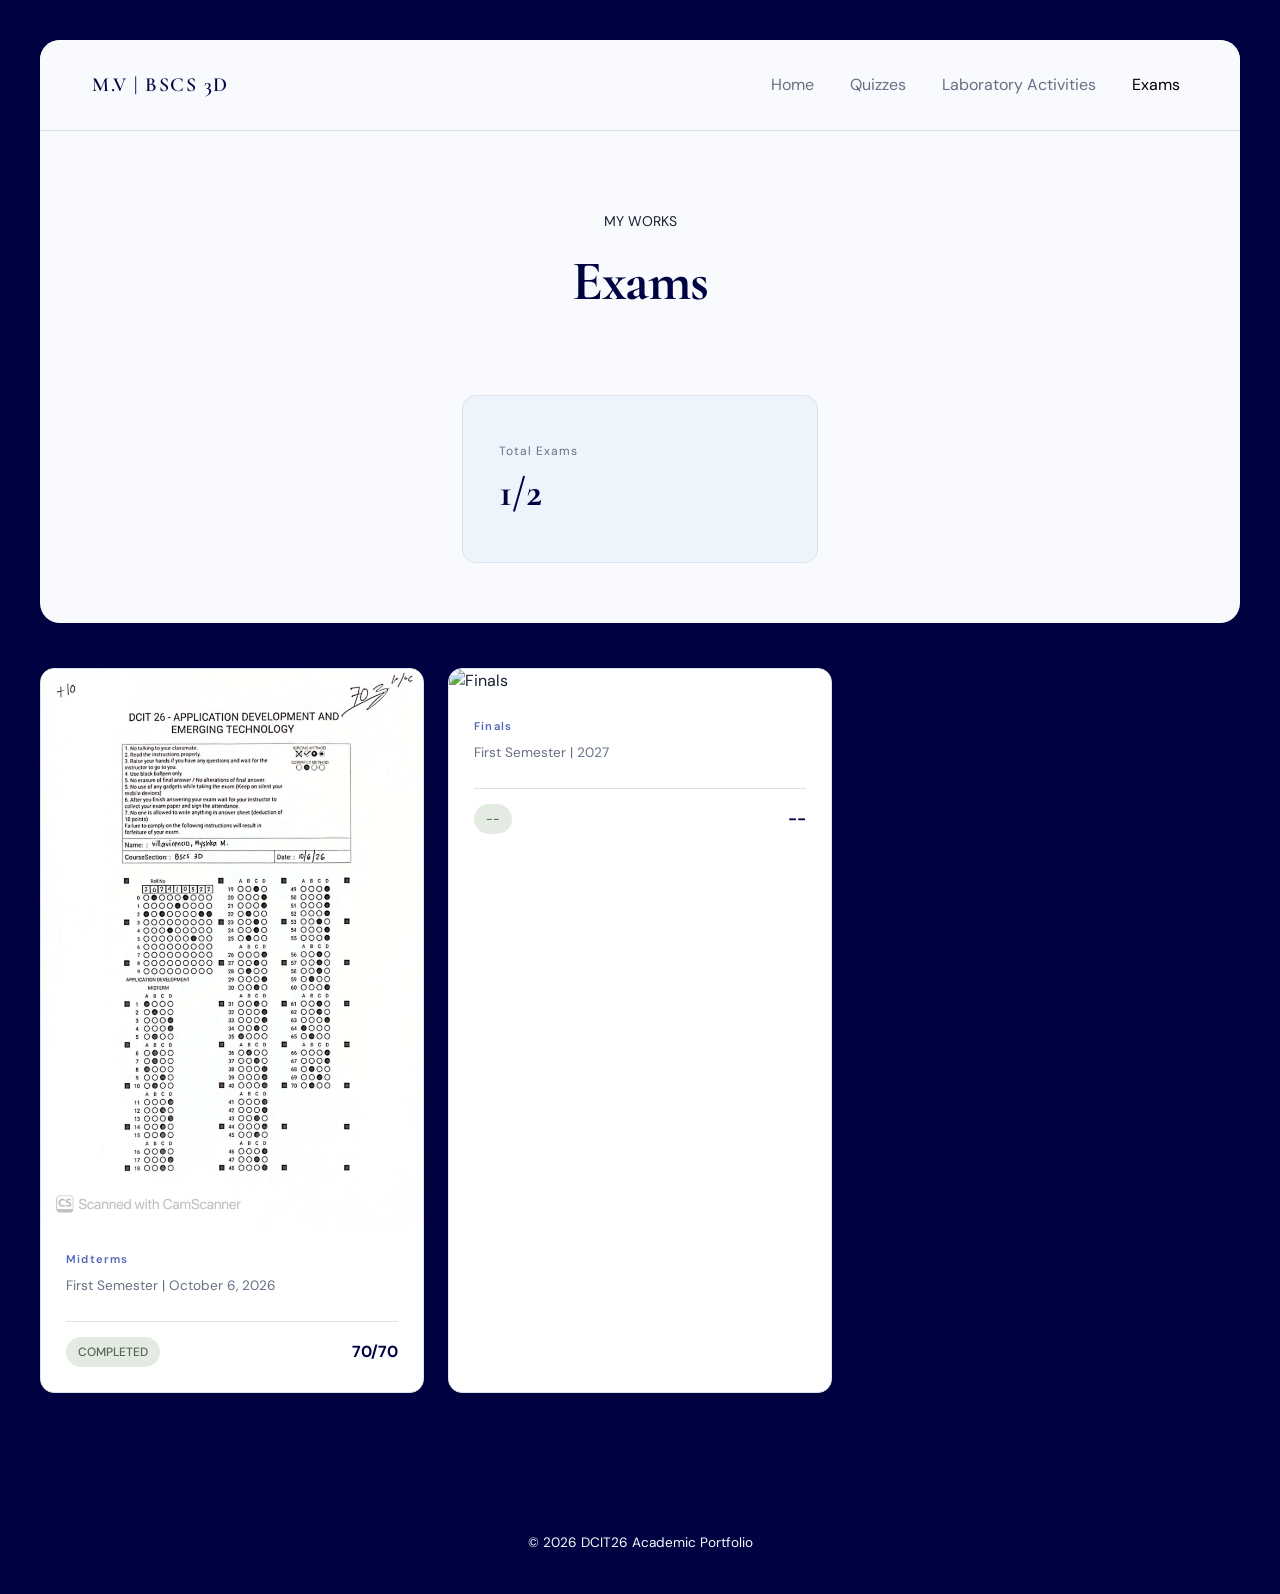
==== commit 84457052: "added quizzes and midterm exam" ====
--- a/exam.html
+++ b/exam.html
@@ -97,7 +97,7 @@
                         <div class="card-body">
 
                             <p class="stat-label">Total Exams</p>
-                            <h2>4</h2>
+                            <h2>1/2</h2>
 
                         </div>
 
@@ -122,7 +122,7 @@
 
                 <div class="assessment-card">
 
-                    <img src="" alt="Midterms" class="assessment-image">
+                    <img src="dcit26-midterm.jpg" alt="Midterms" class="assessment-image">
 
                     <div class="assessment-card-body">
 
@@ -131,7 +131,41 @@
                         </span>
 
                         <p class="assessment-date">
-                            First Semester | October 2026
+                            First Semester | October 6, 2026
+                        </p>
+
+                        <div class="assessment-result">
+
+                            <span class="status completed">
+                                COMPLETED
+                            </span>
+
+                            <strong>70/70</strong>
+
+                        </div>
+
+                    </div>
+
+                </div>
+
+            </div>
+
+
+            <!-- FINALS -->
+            <div class="col-sm-8 col-md-6 col-lg-4">
+
+                <div class="assessment-card">
+
+                    <img src="" alt="Finals" class="assessment-image">
+
+                    <div class="assessment-card-body">
+
+                        <span class="assessment-number">
+                            Finals
+                        </span>
+
+                        <p class="assessment-date">
+                            First Semester | 2027
                         </p>
 
                         <div class="assessment-result">
@@ -150,40 +184,6 @@
 
             </div>
 
-
-            <!-- FINALS -->
-            <div class="col-sm-8 col-md-6 col-lg-4">
-
-                <div class="assessment-card">
-
-                    <img src="" alt="Finals" class="assessment-image">
-
-                    <div class="assessment-card-body">
-
-                        <span class="assessment-number">
-                            Finals
-                        </span>
-
-                        <p class="assessment-date">
-                            First Semester | 2027
-                        </p>
-
-                        <div class="assessment-result">
-
-                            <span class="status completed">
-                                --
-                            </span>
-
-                            <strong>--</strong>
-
-                        </div>
-
-                    </div>
-
-                </div>
-
-            </div>
-
         </div>
 
 </section>
--- a/style.css
+++ b/style.css
@@ -236,7 +236,12 @@
 .quiz-section,
 .exam-section,
 .laboratory-section {
-    padding: 20px 20px 90px;
+    width: 100%;
+    max-width: 1200px;
+
+    margin: 25px auto 0;
+
+    padding: 20px 0 90px;
 }
 
 
@@ -455,4 +460,4 @@
     color: var(--surface);
 
     font-size: 0.85rem;
-}+}
